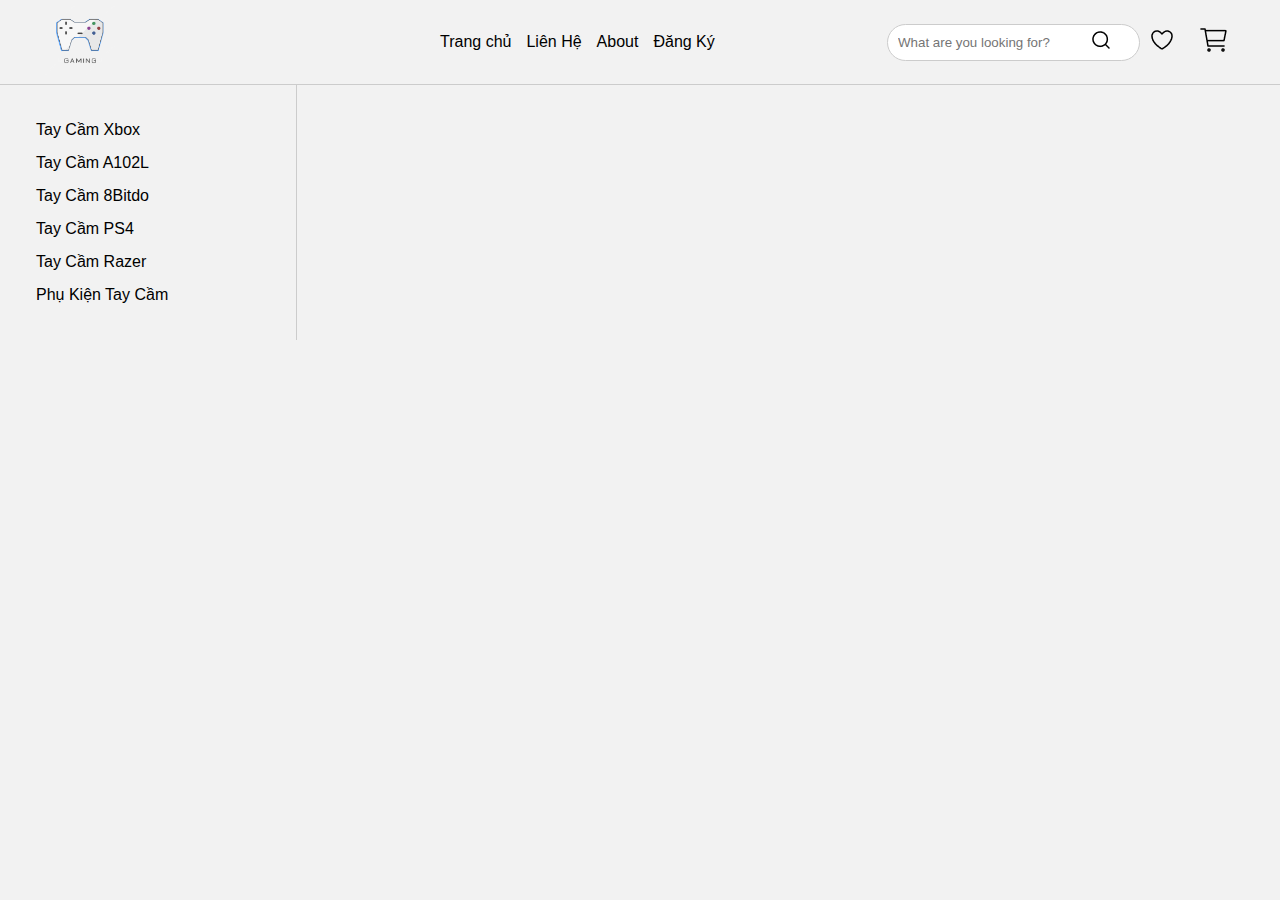
==== index.html @ d9e6fe08 "Edit css login" ====
<!DOCTYPE html>
<html lang="en">

<head>
    <meta charset="UTF-8">
    <meta name="viewport" content="width=device-width, initial-scale=1.0">
    <title>Tay Cầm Chơi Game PC</title>
    <link rel="stylesheet" href="/css/styles.css">
</head>

<body>
    <div id="wrapper">
        <header id="header">
            <div class="logo">
                <img src="img/logo.png" alt="Logo">
            </div>
            <nav class="main-nav">
                <a href="/e-commerce/html/home.html">Trang chủ</a>
                <a href="/e-commerce/html/contact.html">Liên Hệ</a>
                <a href="/e-commerce/html/about.html">About</a>
                <a href="login.html">Đăng Ký</a>
            </nav>
            <div id="actions">
                <div class="search">
                    <input type="text" class="searchTerm" placeholder="What are you looking for?">
                    <button type="submit" class="searchButton">
                        <i class="fa fa-search"><img src="/img/Search_button.png" alt="Search"></i>
                    </button>
                </div>
                <div class="item">
                    <a href="./html/yeuthich.html"><img src="img/heart_icon.png" alt="User Icon"></a>
                </div>
                <div class="item_cart">
                    <a href="/e-commerce/html/cart.html"><img src="img/cart_icon.png" alt="Cart Icon"></a>
                </div>
            </div>
        </header>
        <div id="main-content">
            <aside id="menu_left">
                <ul>
                    <li><a href="#">Tay Cầm Xbox</a>
                        <ul class="sub-menu">
                            <li><a href="#">Xbox 360</a></li>
                            <li><a href="#">Xbox Series X</a></li>
                        </ul>
                    </li>
                    <li><a href="#">Tay Cầm A102L</a></li>
                    <li><a href="#">Tay Cầm 8Bitdo</a></li>
                    <li><a href="#">Tay Cầm PS4</a></li>
                    <li><a href="#">Tay Cầm Razer</a></li>
                    <li><a href="#">Phụ Kiện Tay Cầm</a></li>
                </ul>
            </aside>
            <article></article>
        </div>
        <footer></footer>
    </div>
</body>

</html>
---- css/styles.css ----
body {
  font-family: 'Open Sans', sans-serif;
  background: #f2f2f2;
  margin: 0;
  padding: 0;
}

#wrapper {
  width: auto;
  height: auto;
}

#header {
  display: flex;
  align-items: center;
  border-bottom: 1px solid #ccc;
  padding: 0 20px;
}

.logo img {
  width: 80px;
  height: 80px;
  margin: 0 20px;
}

.main-nav {
  display: flex;
  gap: 15px;
  flex-grow: 1;
  margin-left: 300px;

}

.main-nav a {
  text-decoration: none;
  color: black;
  display: block;
}

.main-nav a:hover {
  text-decoration: underline;
  background:#ccc;
  color:black;
}

.search {
  position: relative;
  width: 100%;
  max-width: 400px;
  margin: auto;
}

.searchTerm {
  width: 80%;
  padding: 10px 50px 10px 10px;
  border: 1px solid #ccc;
  border-radius: 25px;
  outline: none;
}

.searchButton {
  position: absolute;
  right: 10px;
  top: 50%;
  transform: translateY(-50%);
  border: none;
  background: none;
  cursor: pointer;
}

.searchButton i {
  font-size: 16px;
}

#actions {
  display: flex;
  gap: 20px;
  align-items: center;
  margin-right: 30px;
}

#actions .item img,
#actions .item_cart img {
  max-height: 40px;
}



#menu_left {
  width: 20%;
  padding: 20px;
  border-right: 1px solid #ccc;
}

#menu_left ul {
  list-style: none;
  padding: 0;
}

#menu_left ul li {
  margin: 15px 0;
  position: relative;
}

#menu_left ul li a {
  color: #000;
  text-decoration: none;
  display: block;
  padding: 0 16px;
}

#menu_left ul li:hover {
  background: gainsboro;
}

#menu_left .sub-menu {
  position: absolute;
  left: 100%;
  top: 0;
  width: 200px;
  display: none;
  background: #f5f5f5;
  border-left: 1px solid #f5f5f5;
  font-size: 90%;
  border-radius: 0 10px 10px 0;
}

#menu_left li:hover .sub-menu {
  display: block;
}

#banner {
  width: 80%;
  padding: 20px;
  background-color: #f5f5f5;
}

#banner .box-right {
  width: 100%;
  padding: 20px;
  background-color: #fff;
  text-align: center;
}

#banner .box-right h2 {
  font-size: 2em;
  margin: 0;
}

#banner .box-right p {
  margin: 20px 0;
  font-size: 1.2em;
}
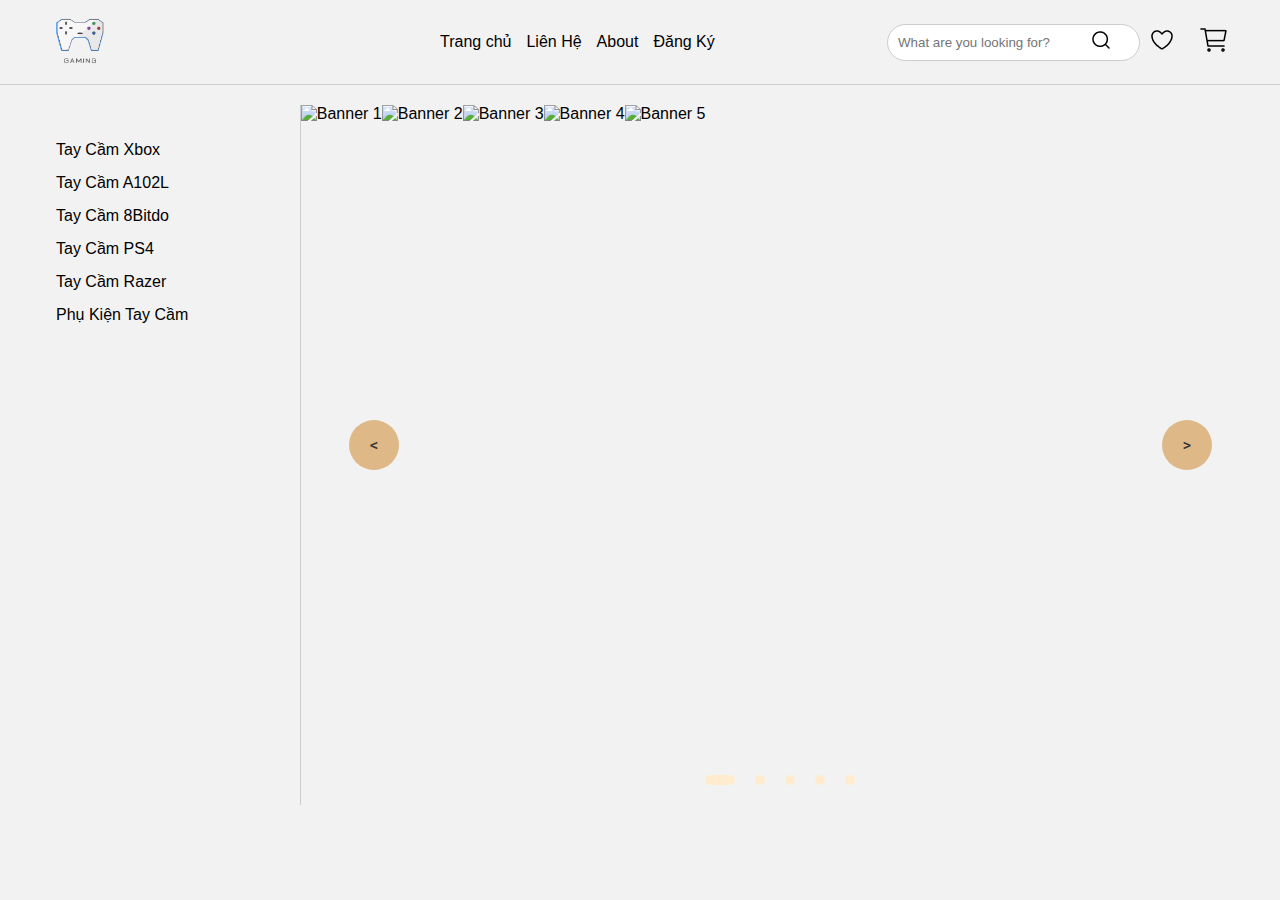
==== commit 6d3bd82d: "Merge branch 'main' into feature/cart" ====
--- a/index.html
+++ b/index.html
@@ -15,9 +15,9 @@
                 <img src="img/logo.png" alt="Logo">
             </div>
             <nav class="main-nav">
-                <a href="/e-commerce/html/home.html">Trang chủ</a>
-                <a href="/e-commerce/html/contact.html">Liên Hệ</a>
-                <a href="/e-commerce/html/about.html">About</a>
+                <a href="html/home.html">Trang chủ</a>
+                <a href="html/contact.html">Liên Hệ</a>
+                <a href="html/about.html">About</a>
                 <a href="login.html">Đăng Ký</a>
             </nav>
             <div id="actions">
@@ -31,11 +31,12 @@
                     <a href="./html/yeuthich.html"><img src="img/heart_icon.png" alt="User Icon"></a>
                 </div>
                 <div class="item_cart">
-                    <a href="/e-commerce/html/cart.html"><img src="img/cart_icon.png" alt="Cart Icon"></a>
+                    <a href="html/cart.html"><img src="img/cart_icon.png" alt="Cart Icon"></a>
                 </div>
             </div>
         </header>
-        <div id="main-content">
+    </div>
+        <main>
             <aside id="menu_left">
                 <ul>
                     <li><a href="#">Tay Cầm Xbox</a>
@@ -51,9 +52,39 @@
                     <li><a href="#">Phụ Kiện Tay Cầm</a></li>
                 </ul>
             </aside>
-            <article></article>
+            <section class="main-banner">
+                <div class="slider">
+                    <div class="list">
+                        <div class="item">
+                            <img src="/e-commerce/img/anh1.jpg" alt="Banner 1">
+                        </div>
+                        <div class="item">
+                            <img src="/e-commerce/img/anh2.jpg" alt="Banner 2">
+                        </div>
+                        <div class="item">
+                            <img src="/e-commerce/img/anh3.jpg" alt="Banner 3">
+                        </div>
+                        <div class="item">
+                            <img src="/e-commerce/img/anh4.jpg" alt="Banner 4">
+                        </div>
+                        <div class="item">
+                            <img src="/e-commerce/img/anh5.jpg" alt="Banner 5">
+                        </div>
+                    </div>
+                    <div class="buttons">
+                        <button id="prev">&lt;</button>
+                        <button id="next">&gt;</button>
+                    </div>
+                    <ul class="dots">
+                        <li class="active"></li>
+                        <li></li>
+                        <li></li>
+                        <li></li>
+                        <li></li>
+                    </ul>
+                </div>
+            </section>
         </div>
-        <footer></footer>
     </div>
 </body>
 
--- a/css/styles.css
+++ b/css/styles.css
@@ -150,4 +150,107 @@
 #banner .box-right p {
   margin: 20px 0;
   font-size: 1.2em;
+}
+
+main {
+  display: flex;
+  padding: 20px;
+}
+
+.sidebar {
+  width: 20%;
+  padding-right: 20px;
+}
+
+.sidebar ul {
+  list-style: none;
+  padding: 0;
+  margin: 0;
+}
+
+.sidebar li {
+  margin-bottom: 10px;
+}
+
+.sidebar a {
+  text-decoration: none;
+  color: #333;
+  display: block;
+  padding: 10px;
+  border: 1px solid #ddd;
+  border-radius: 4px;
+}
+
+.main-banner {
+  width: 80%;
+}
+
+.slider{
+  width: auto;
+  max-width: 100vw;
+  height: 700px;
+  margin: auto;
+  position: relative;
+  overflow: hidden;
+}
+.slider .list{
+  position: absolute;
+  width: max-content;
+  height: 100%;
+  left: 0;
+  top: 0;
+  display: flex;
+  transition: 1s;
+}
+.slider .list img{
+  width: 1000px;
+  max-width: 100vw;
+  height: 100%;
+  object-fit: cover;
+}
+.slider .buttons{
+  position:relative;
+  top: 45%;
+  left: 5%;
+  width: 90%;
+  display: flex;
+  justify-content: space-between;
+}
+.slider .buttons button{
+  width: 50px;
+  height: 50px;
+  border-radius: 50%;
+  background-color:burlywood;
+  color:#333;
+  border: none;
+  font-family: monospace;
+  font-weight: bold;
+}
+.slider .dots{
+  position: absolute;
+  bottom: 10px;
+  left: 0;
+  color:burlywood;
+  width: 100%;
+  margin: 0;
+  padding: 0;
+  display: flex;
+  justify-content: center;
+}
+.slider .dots li{
+  list-style: none;
+  width: 10px;
+  height: 10px;
+  background-color:blanchedalmond;
+  margin: 10px;
+  border-radius: 20px;
+  transition: 0.5s;
+}
+.slider .dots li.active{
+  width: 30px;
+}
+@media screen and (max-width: 768px){
+  .slider{
+      height: 400px;
+  }
 }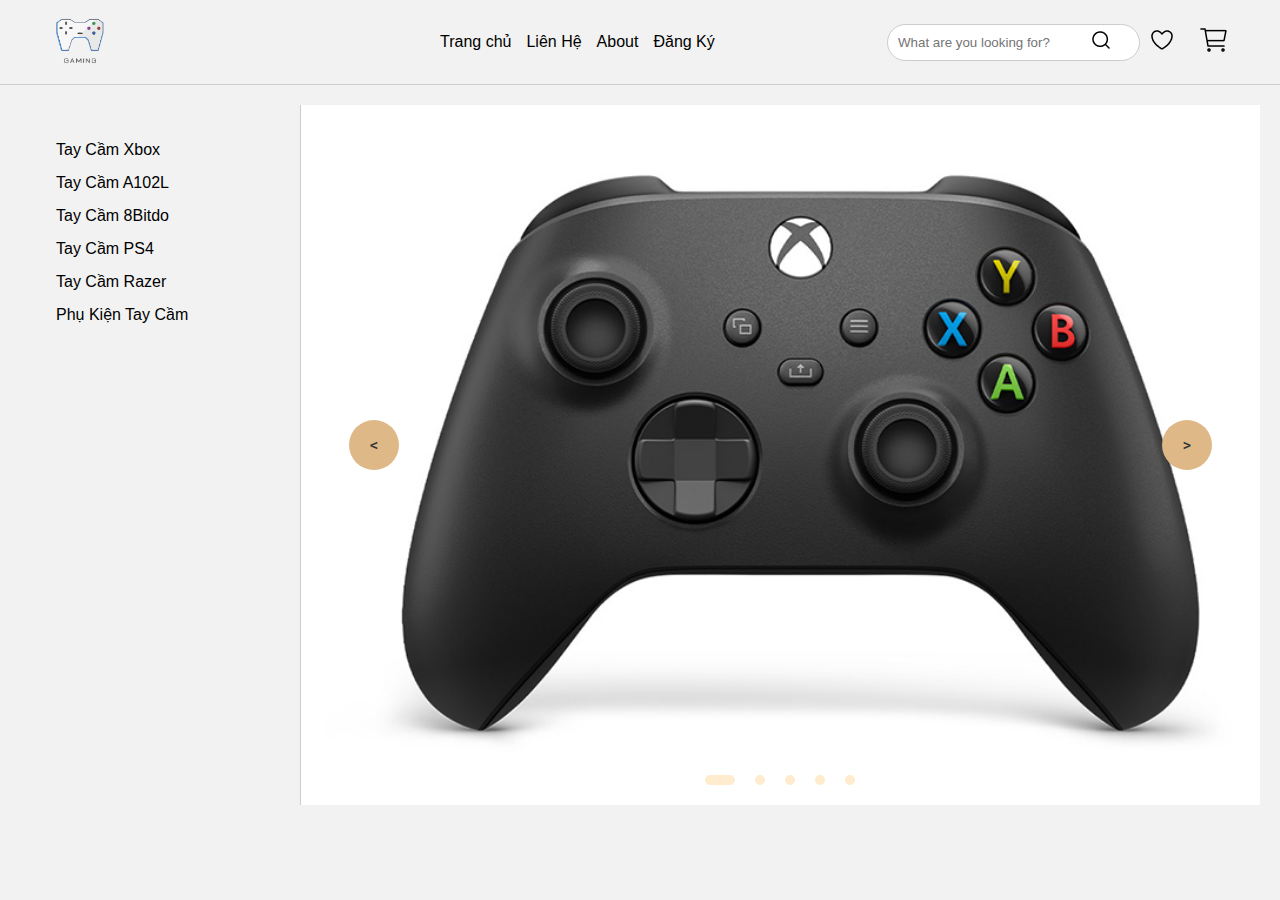
==== commit d6ae21c7: "giao dien" ====
--- a/index.html
+++ b/index.html
@@ -15,10 +15,10 @@
                 <img src="img/logo.png" alt="Logo">
             </div>
             <nav class="main-nav">
-                <a href="html/home.html">Trang chủ</a>
+                <a href="/index.html">Trang chủ</a>
                 <a href="html/contact.html">Liên Hệ</a>
                 <a href="html/about.html">About</a>
-                <a href="login.html">Đăng Ký</a>
+                <a href="/login.html">Đăng Ký</a>
             </nav>
             <div id="actions">
                 <div class="search">
@@ -36,56 +36,53 @@
             </div>
         </header>
     </div>
-        <main>
-            <aside id="menu_left">
-                <ul>
-                    <li><a href="#">Tay Cầm Xbox</a>
-                        <ul class="sub-menu">
-                            <li><a href="#">Xbox 360</a></li>
-                            <li><a href="#">Xbox Series X</a></li>
-                        </ul>
-                    </li>
-                    <li><a href="#">Tay Cầm A102L</a></li>
-                    <li><a href="#">Tay Cầm 8Bitdo</a></li>
-                    <li><a href="#">Tay Cầm PS4</a></li>
-                    <li><a href="#">Tay Cầm Razer</a></li>
-                    <li><a href="#">Phụ Kiện Tay Cầm</a></li>
+    <main>
+        <aside id="menu_left">
+            <ul>
+                <li><a href="#">Tay Cầm Xbox</a>
+                </li>
+                <li><a href="#">Tay Cầm A102L</a></li>
+                <li><a href="#">Tay Cầm 8Bitdo</a></li>
+                <li><a href="#">Tay Cầm PS4</a></li>
+                <li><a href="#">Tay Cầm Razer</a></li>
+                <li><a href="#">Phụ Kiện Tay Cầm</a></li>
+            </ul>
+        </aside>
+        <section class="main-banner">
+            <div class="slider">
+                <div class="list">
+                    <div class="item">
+                        <img src="/img/anh1.jpg" alt="Banner 1">
+                    </div>
+                    <div class="item">
+                        <img src="/img/anh2.jpg" alt="Banner 2">
+                    </div>
+                    <div class="item">
+                        <img src="/img/anh3.jpg" alt="Banner 3">
+                    </div>
+                    <div class="item">
+                        <img src="/img/anh4.jpg" alt="Banner 4">
+                    </div>
+                    <div class="item">
+                        <img src="/img/anh5.jpg" alt="Banner 5">
+                    </div>
+                </div>
+                <div class="buttons">
+                    <button id="prev">&lt;</button>
+                    <button id="next">&gt;</button>
+                </div>
+                <ul class="dots">
+                    <li class="active"></li>
+                    <li></li>
+                    <li></li>
+                    <li></li>
+                    <li></li>
                 </ul>
-            </aside>
-            <section class="main-banner">
-                <div class="slider">
-                    <div class="list">
-                        <div class="item">
-                            <img src="/e-commerce/img/anh1.jpg" alt="Banner 1">
-                        </div>
-                        <div class="item">
-                            <img src="/e-commerce/img/anh2.jpg" alt="Banner 2">
-                        </div>
-                        <div class="item">
-                            <img src="/e-commerce/img/anh3.jpg" alt="Banner 3">
-                        </div>
-                        <div class="item">
-                            <img src="/e-commerce/img/anh4.jpg" alt="Banner 4">
-                        </div>
-                        <div class="item">
-                            <img src="/e-commerce/img/anh5.jpg" alt="Banner 5">
-                        </div>
-                    </div>
-                    <div class="buttons">
-                        <button id="prev">&lt;</button>
-                        <button id="next">&gt;</button>
-                    </div>
-                    <ul class="dots">
-                        <li class="active"></li>
-                        <li></li>
-                        <li></li>
-                        <li></li>
-                        <li></li>
-                    </ul>
-                </div>
-            </section>
+            </div>
+        </section>
         </div>
-    </div>
+        </div>
+        <script src="/js/app.js"></script>
 </body>
 
-</html>
+</html>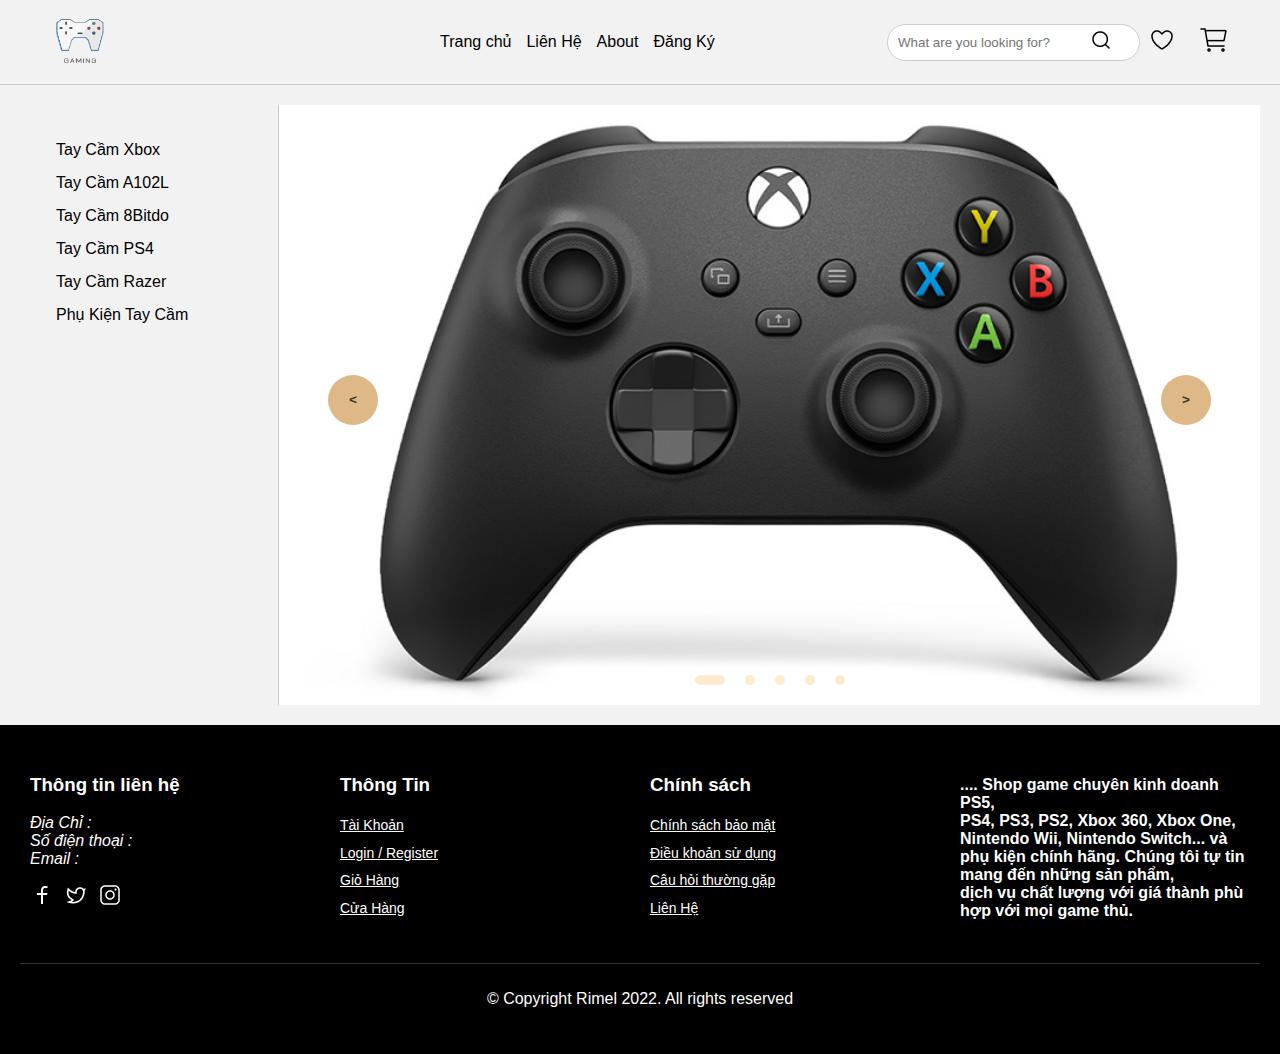
==== commit 64f95ee0: "giao dien" ====
--- a/index.html
+++ b/index.html
@@ -12,12 +12,12 @@
     <div id="wrapper">
         <header id="header">
             <div class="logo">
-                <img src="img/logo.png" alt="Logo">
+                <img src="/img/logo.png" alt="Logo">
             </div>
             <nav class="main-nav">
                 <a href="/index.html">Trang chủ</a>
-                <a href="html/contact.html">Liên Hệ</a>
-                <a href="html/about.html">About</a>
+                <a href="/html/contact.html">Liên Hệ</a>
+                <a href="/html/about.html">About</a>
                 <a href="/login.html">Đăng Ký</a>
             </nav>
             <div id="actions">
@@ -28,10 +28,10 @@
                     </button>
                 </div>
                 <div class="item">
-                    <a href="./html/yeuthich.html"><img src="img/heart_icon.png" alt="User Icon"></a>
+                    <a href="/html/yeuthich.html"><img src="/img/heart_icon.png" alt="User Icon"></a>
                 </div>
                 <div class="item_cart">
-                    <a href="html/cart.html"><img src="img/cart_icon.png" alt="Cart Icon"></a>
+                    <a href="/html/cart.html"><img src="/img/cart_icon.png" alt="Cart Icon"></a>
                 </div>
             </div>
         </header>
@@ -39,13 +39,13 @@
     <main>
         <aside id="menu_left">
             <ul>
-                <li><a href="#">Tay Cầm Xbox</a>
+                <li><a href="/html/taycamXbox.html">Tay Cầm Xbox</a>
                 </li>
-                <li><a href="#">Tay Cầm A102L</a></li>
-                <li><a href="#">Tay Cầm 8Bitdo</a></li>
-                <li><a href="#">Tay Cầm PS4</a></li>
-                <li><a href="#">Tay Cầm Razer</a></li>
-                <li><a href="#">Phụ Kiện Tay Cầm</a></li>
+                <li><a href="/html/TaycamA102L.html">Tay Cầm A102L</a></li>
+                <li><a href="/html/Taycam8bitdo.html">Tay Cầm 8Bitdo</a></li>
+                <li><a href="/html/PS4.html">Tay Cầm PS4</a></li>
+                <li><a href="/html/Razer.html">Tay Cầm Razer</a></li>
+                <li><a href="/html/phukien.html">Phụ Kiện Tay Cầm</a></li>
             </ul>
         </aside>
         <section class="main-banner">
@@ -83,6 +83,54 @@
         </div>
         </div>
         <script src="/js/app.js"></script>
+    </main>
+    
+    <footer id="footer">
+        <div class="footer-section">
+            <div class="support">
+                <h3>Thông tin liên hệ</h3>
+                <address>
+                    Địa Chỉ : <br>
+                    Số điện thoại :<br>
+                    Email : 
+                    <ul class="social-links">
+                        <li><a href="#"><img src="/img/Icon-Facebook.png" alt="Facebook"></a></li>
+                        <li><a href="#"><img src="/img/Icon-Twitter.png" alt="Twitter"></a></li>
+                        <li><a href="#"><img src="/img/icon-instagram.png" alt="Instagram"></a></li>
+                    </ul>
+                </address>
+            </div>
+            <div class="account">
+                <h3>Thông Tin</h3>
+                <ul>
+                    <li><a href="/myaccount">Tài Khoản</a></li>
+                    <li><a href="/login.html">Login / Register</a></li>
+                    <li><a href="/html/cart.html">Giỏ Hàng</a></li>
+                    <li><a href="/index.html">Cửa Hàng</a></li>
+                </ul>
+            </div>
+            <div class="quick-link">
+                <h3>Chính sách</h3>
+                <ul>
+                    <li><a href="/html/privacy.html">Chính sách bảo mật</a></li>
+                    <li><a href="/html/terms.html">Điều khoản sử dụng</a></li>
+                    <li><a href="/html/faq.html">Câu hỏi thường gặp</a></li>
+                    <li><a href="/html/contact.html">Liên Hệ</a></li>
+                </ul>
+            </div>
+            <div class="exclusive">
+                <h4>.... Shop game chuyên kinh doanh PS5, <br/>
+                    PS4, PS3, PS2, Xbox 360, Xbox One, Nintendo Wii, Nintendo Switch... 
+                    và phụ kiện chính hãng. Chúng tôi tự tin mang đến những sản phẩm, <br/>
+                    dịch vụ chất lượng với giá thành phù hợp với mọi game thủ.</h4>
+            </div>
+        </div>
+        <div class="footer-bottom">
+            <p>&copy; Copyright Rimel 2022. All rights reserved</p>
+        </div>
+    </footer>
+    
+    
 </body>
 
 </html>--- a/css/styles.css
+++ b/css/styles.css
@@ -39,7 +39,6 @@
 
 .main-nav a:hover {
   text-decoration: underline;
-  background:#ccc;
   color:black;
 }
 
@@ -182,13 +181,13 @@
 }
 
 .main-banner {
-  width: 80%;
+  width: 90%;
 }
 
 .slider{
   width: auto;
   max-width: 100vw;
-  height: 700px;
+  height: 600px;
   margin: auto;
   position: relative;
   overflow: hidden;
@@ -200,7 +199,7 @@
   left: 0;
   top: 0;
   display: flex;
-  transition: 1s;
+  transition: 1.5s;
 }
 .slider .list img{
   width: 1000px;
@@ -253,4 +252,69 @@
   .slider{
       height: 400px;
   }
-}+}
+
+#footer {
+  background-color: #000;
+  color: #fff;
+  padding: 20px;
+  text-align: left;
+  height: auto;
+}
+
+#footer a {
+  color: #fff; /* Đảm bảo rằng các liên kết cũng có màu trắng */
+}
+
+.footer-section {
+  display: flex;
+  justify-content: space-between;
+  flex-wrap: wrap;
+}
+
+.footer-section div {
+  flex: 1;
+  margin: 10px;
+  min-width: 200px; /* Đảm bảo chiều rộng tối thiểu */
+}
+
+.footer-section h4 {
+  font-size: 16px;
+  margin-bottom: 10px;
+}
+
+.footer-section p, .footer-section a, .footer-section ul {
+  font-size: 14px;
+  line-height: 1.6;
+}
+
+.footer-section ul {
+  list-style: none;
+  padding: 0;
+}
+
+.footer-section ul li {
+  margin: 5px 0;
+}
+
+.footer-section ul.social-links {
+  display: flex;
+  justify-content: flex-start;
+  margin-top: 10px;
+}
+
+.footer-section ul.social-links li {
+  margin-right: 10px;
+}
+
+.footer-section ul.social-links li img {
+  width: 24px;
+  height: 24px;
+}
+
+.footer-bottom {
+  text-align: center;
+  padding: 10px 0;
+  border-top: 1px solid #333;
+  margin-top: 20px;
+}
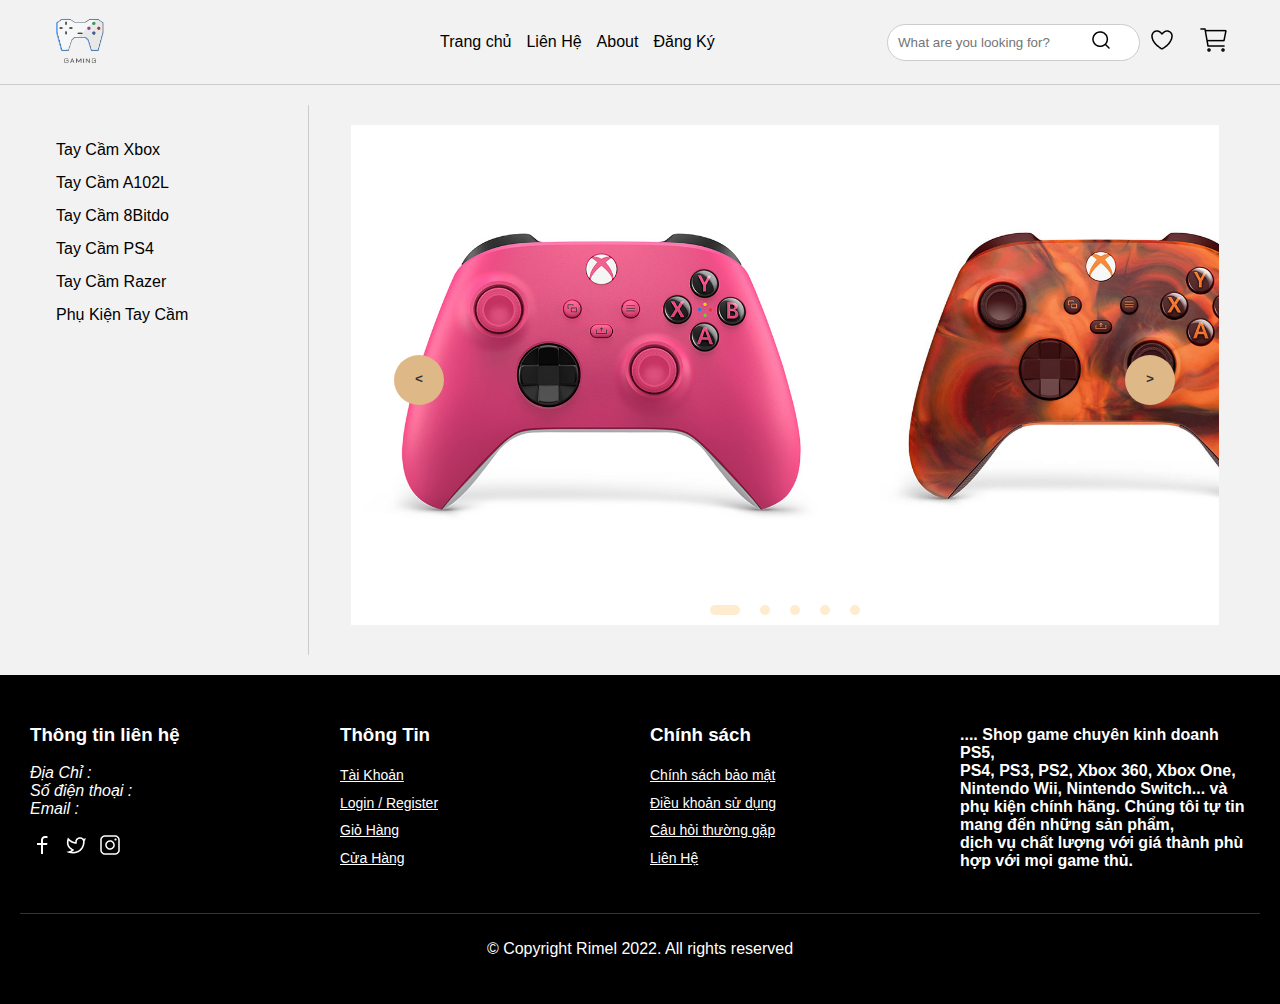
==== commit 89c118df: "Thiết kế giao diện trang chủ" ====
--- a/index.html
+++ b/index.html
@@ -65,6 +65,9 @@
                     </div>
                     <div class="item">
                         <img src="/img/anh5.jpg" alt="Banner 5">
+                    </div>
+                    <div class="item">
+                        <img src="/img/anh6.jpg" alt="Banner 6">
                     </div>
                 </div>
                 <div class="buttons">
--- a/css/styles.css
+++ b/css/styles.css
@@ -181,13 +181,16 @@
 }
 
 .main-banner {
-  width: 90%;
-}
+  width: 70%; /* Giảm chiều rộng từ 90% xuống 70% */
+  margin: auto; /* Đặt phần tử vào giữa trang */
+  padding: 20px; /* Thêm khoảng cách bên trong */
+}
+
 
 .slider{
   width: auto;
   max-width: 100vw;
-  height: 600px;
+  height: 510px;
   margin: auto;
   position: relative;
   overflow: hidden;
@@ -202,9 +205,9 @@
   transition: 1.5s;
 }
 .slider .list img{
-  width: 1000px;
-  max-width: 100vw;
-  height: 100%;
+  width: auto;
+  max-width: 1000vw;
+  height: 500px;
   object-fit: cover;
 }
 .slider .buttons{
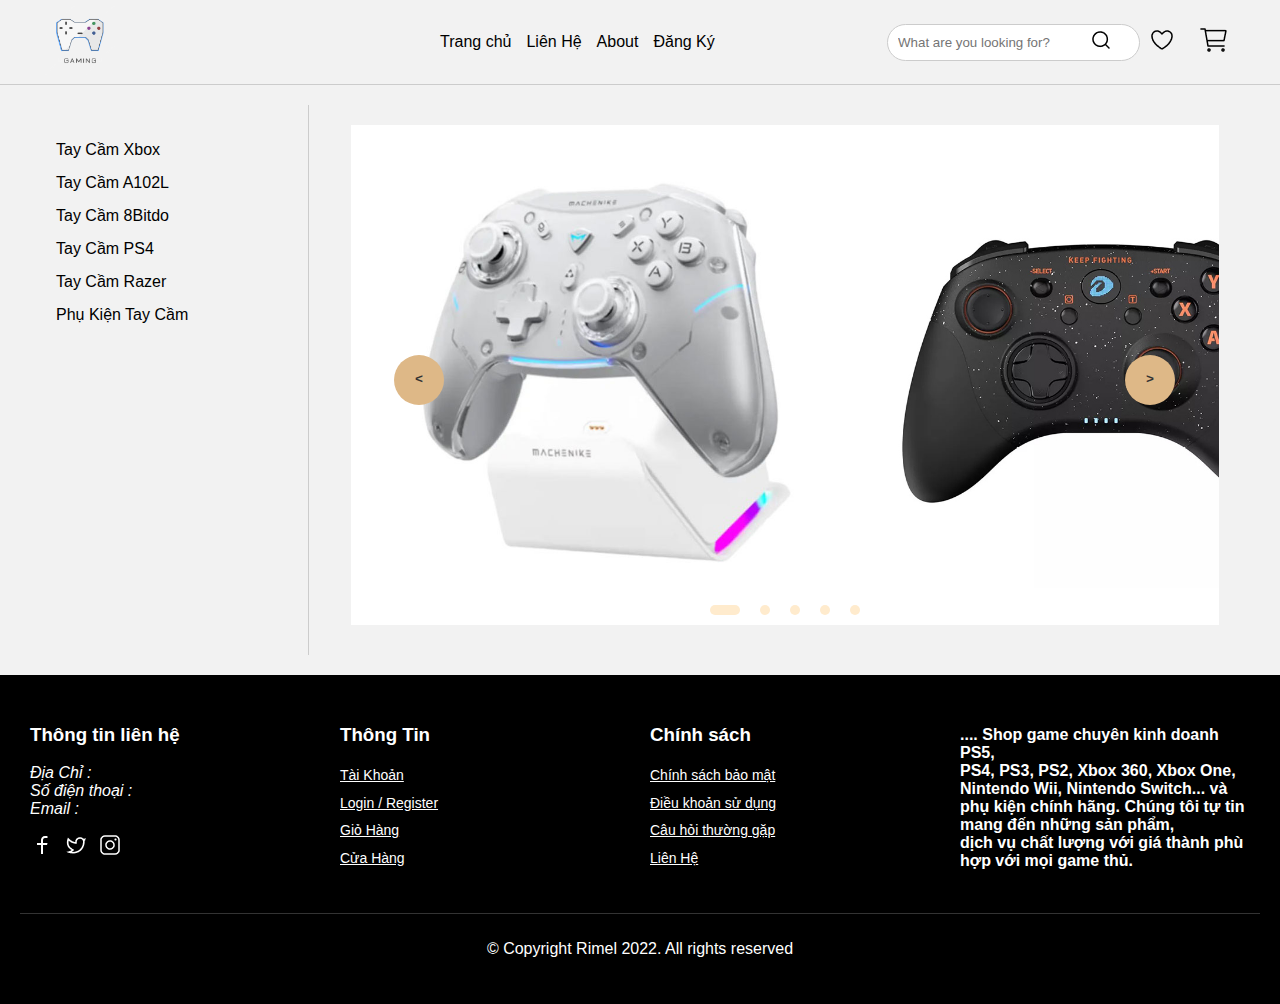
==== commit 1d48af37: "Add cart.php" ====
--- a/index.html
+++ b/index.html
@@ -5,33 +5,33 @@
     <meta charset="UTF-8">
     <meta name="viewport" content="width=device-width, initial-scale=1.0">
     <title>Tay Cầm Chơi Game PC</title>
-    <link rel="stylesheet" href="/css/styles.css">
+    <link rel="stylesheet" href="./css/styles.css">
 </head>
 
 <body>
     <div id="wrapper">
         <header id="header">
             <div class="logo">
-                <img src="/img/logo.png" alt="Logo">
+                <img src="./img/logo.png" alt="Logo">
             </div>
             <nav class="main-nav">
-                <a href="/index.html">Trang chủ</a>
-                <a href="/html/contact.html">Liên Hệ</a>
-                <a href="/html/about.html">About</a>
-                <a href="/login.html">Đăng Ký</a>
+                <a href="./index.html">Trang chủ</a>
+                <a href="./html/contact.html">Liên Hệ</a>
+                <a href="./html/about.html">About</a>
+                <a href="./login.html">Đăng Ký</a>
             </nav>
             <div id="actions">
                 <div class="search">
                     <input type="text" class="searchTerm" placeholder="What are you looking for?">
                     <button type="submit" class="searchButton">
-                        <i class="fa fa-search"><img src="/img/Search_button.png" alt="Search"></i>
+                        <i class="fa fa-search"><img src="./img/Search_button.png" alt="Search"></i>
                     </button>
                 </div>
                 <div class="item">
-                    <a href="/html/yeuthich.html"><img src="/img/heart_icon.png" alt="User Icon"></a>
+                    <a href="./html/yeuthich.html"><img src="./img/heart_icon.png" alt="User Icon"></a>
                 </div>
                 <div class="item_cart">
-                    <a href="/html/cart.html"><img src="/img/cart_icon.png" alt="Cart Icon"></a>
+                    <a href="./html/cart.html"><img src="./img/cart_icon.png" alt="Cart Icon"></a>
                 </div>
             </div>
         </header>
@@ -39,35 +39,35 @@
     <main>
         <aside id="menu_left">
             <ul>
-                <li><a href="/html/taycamXbox.html">Tay Cầm Xbox</a>
+                <li><a href="./html/taycamXbox.html">Tay Cầm Xbox</a>
                 </li>
-                <li><a href="/html/TaycamA102L.html">Tay Cầm A102L</a></li>
-                <li><a href="/html/Taycam8bitdo.html">Tay Cầm 8Bitdo</a></li>
-                <li><a href="/html/PS4.html">Tay Cầm PS4</a></li>
-                <li><a href="/html/Razer.html">Tay Cầm Razer</a></li>
-                <li><a href="/html/phukien.html">Phụ Kiện Tay Cầm</a></li>
+                <li><a href="./html/TaycamA102L.html">Tay Cầm A102L</a></li>
+                <li><a href="./html/Taycam8bitdo.html">Tay Cầm 8Bitdo</a></li>
+                <li><a href="./html/PS4.html">Tay Cầm PS4</a></li>
+                <li><a href="./html/Razer.html">Tay Cầm Razer</a></li>
+                <li><a href="./html/phukien.html">Phụ Kiện Tay Cầm</a></li>
             </ul>
         </aside>
         <section class="main-banner">
             <div class="slider">
                 <div class="list">
                     <div class="item">
-                        <img src="/img/anh1.jpg" alt="Banner 1">
+                        <img src="./img/anh1.jpg" alt="Banner 1">
                     </div>
                     <div class="item">
-                        <img src="/img/anh2.jpg" alt="Banner 2">
+                        <img src="./img/anh2.jpg" alt="Banner 2">
                     </div>
                     <div class="item">
-                        <img src="/img/anh3.jpg" alt="Banner 3">
+                        <img src="./img/anh3.jpg" alt="Banner 3">
                     </div>
                     <div class="item">
-                        <img src="/img/anh4.jpg" alt="Banner 4">
+                        <img src="./img/anh4.jpg" alt="Banner 4">
                     </div>
                     <div class="item">
-                        <img src="/img/anh5.jpg" alt="Banner 5">
+                        <img src="./img/anh5.jpg" alt="Banner 5">
                     </div>
                     <div class="item">
-                        <img src="/img/anh6.jpg" alt="Banner 6">
+                        <img src="./img/anh6.jpg" alt="Banner 6">
                     </div>
                 </div>
                 <div class="buttons">
@@ -85,7 +85,7 @@
         </section>
         </div>
         </div>
-        <script src="/js/app.js"></script>
+        <script src="./js/app.js"></script>
     </main>
     
     <footer id="footer">
@@ -97,9 +97,9 @@
                     Số điện thoại :<br>
                     Email : 
                     <ul class="social-links">
-                        <li><a href="#"><img src="/img/Icon-Facebook.png" alt="Facebook"></a></li>
-                        <li><a href="#"><img src="/img/Icon-Twitter.png" alt="Twitter"></a></li>
-                        <li><a href="#"><img src="/img/icon-instagram.png" alt="Instagram"></a></li>
+                        <li><a href="#"><img src="./img/Icon-Facebook.png" alt="Facebook"></a></li>
+                        <li><a href="#"><img src="./img/Icon-Twitter.png" alt="Twitter"></a></li>
+                        <li><a href="#"><img src="./img/icon-instagram.png" alt="Instagram"></a></li>
                     </ul>
                 </address>
             </div>
@@ -115,10 +115,10 @@
             <div class="quick-link">
                 <h3>Chính sách</h3>
                 <ul>
-                    <li><a href="/html/privacy.html">Chính sách bảo mật</a></li>
-                    <li><a href="/html/terms.html">Điều khoản sử dụng</a></li>
-                    <li><a href="/html/faq.html">Câu hỏi thường gặp</a></li>
-                    <li><a href="/html/contact.html">Liên Hệ</a></li>
+                    <li><a href="./html/privacy.html">Chính sách bảo mật</a></li>
+                    <li><a href="./html/terms.html">Điều khoản sử dụng</a></li>
+                    <li><a href="./html/faq.html">Câu hỏi thường gặp</a></li>
+                    <li><a href="./html/contact.html">Liên Hệ</a></li>
                 </ul>
             </div>
             <div class="exclusive">
--- a/css/styles.css
+++ b/css/styles.css
@@ -186,7 +186,7 @@
   padding: 20px; /* Thêm khoảng cách bên trong */
 }
 
-
+/* Slider */
 .slider{
   width: auto;
   max-width: 100vw;
@@ -198,7 +198,7 @@
 .slider .list{
   position: absolute;
   width: max-content;
-  height: 100%;
+  height: 90%;
   left: 0;
   top: 0;
   display: flex;
@@ -206,7 +206,7 @@
 }
 .slider .list img{
   width: auto;
-  max-width: 1000vw;
+  max-width: 650vw;
   height: 500px;
   object-fit: cover;
 }
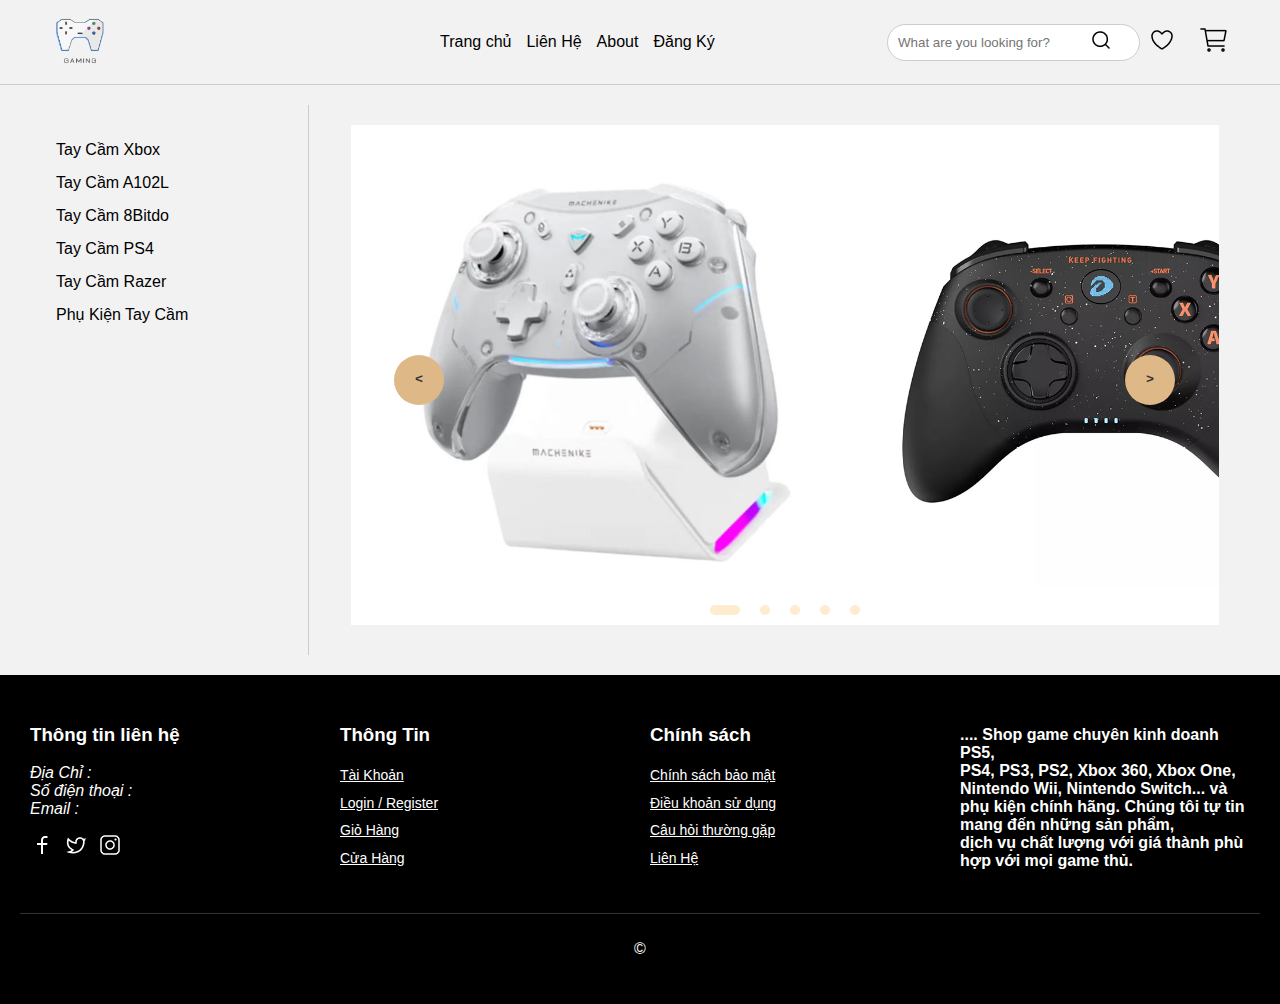
==== commit 08c9e531: "about" ====
--- a/index.html
+++ b/index.html
@@ -129,7 +129,7 @@
             </div>
         </div>
         <div class="footer-bottom">
-            <p>&copy; Copyright Rimel 2022. All rights reserved</p>
+            <p>&copy;</p>
         </div>
     </footer>
     
